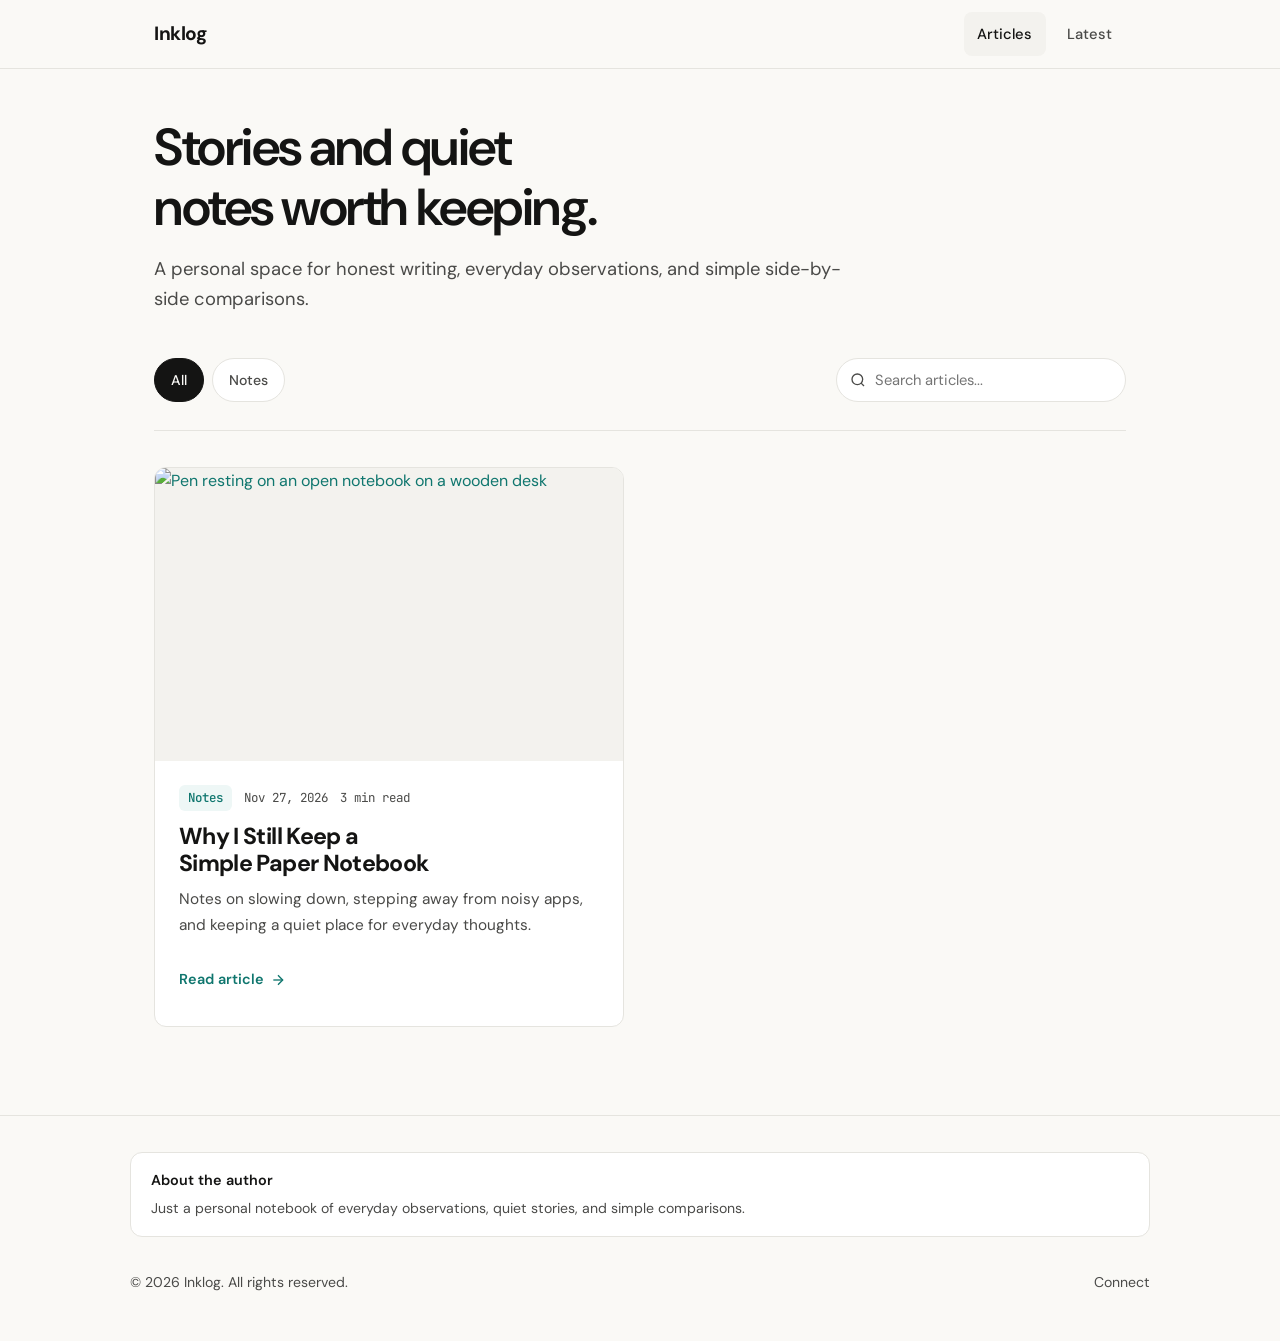
==== index.html @ 8107b15f "Add contact form with Cloudflare Worker send_email binding" ====
<!DOCTYPE html>
<html lang="en">
<head>
  <meta charset="UTF-8" />
  <meta name="viewport" content="width=device-width, initial-scale=1.0" />
  <title>Inklog | Personal Stories &amp; Notes</title>
  <meta name="description" content="A quiet personal blog for stories, everyday observations, and simple comparisons." />
  <meta property="og:type" content="website" />
  <meta property="og:site_name" content="Inklog" />
  <meta property="og:title" content="Inklog | Personal Stories &amp; Notes" />
  <meta property="og:description" content="A quiet personal blog for stories, everyday observations, and simple comparisons." />
  <meta property="og:url" content="https://inklog.pages.dev/" />
  <meta property="og:image" content="https://images.unsplash.com/photo-1455390582262-044cdead277a?auto=format&fit=crop&w=1400&q=80" />
  <meta name="twitter:card" content="summary_large_image" />
  <meta name="twitter:title" content="Inklog | Personal Stories &amp; Notes" />
  <meta name="twitter:description" content="A quiet personal blog for stories, everyday observations, and simple comparisons." />
  <meta name="twitter:image" content="https://images.unsplash.com/photo-1455390582262-044cdead277a?auto=format&fit=crop&w=1400&q=80" />
  <link rel="icon" type="image/svg+xml" href="/favicon.svg" />
  <link rel="preconnect" href="https://fonts.googleapis.com" />
  <link rel="preconnect" href="https://fonts.gstatic.com" crossorigin />
  <link href="https://fonts.googleapis.com/css2?family=DM+Sans:opsz,wght@9..40,400;9..40,500;9..40,600;9..40,700&family=JetBrains+Mono:wght@400;500&family=Source+Serif+4:ital,opsz,wght@0,8..60,400;0,8..60,600;1,8..60,400&display=swap" rel="stylesheet" />
  <link rel="stylesheet" href="/style.css" />
</head>
<body>
  <header class="site-header">
    <div class="header-inner">
      <a href="/" class="site-title">Inklog</a>
      <nav class="nav-links" aria-label="Primary">
        <a href="/" aria-current="page">Articles</a>
        <a href="/posts/keeping-a-simple-notebook.html">Latest</a>
      </nav>
    </div>
  </header>

  <main class="container">
    <section class="hero">
      <h1>Stories and quiet notes worth keeping.</h1>
      <p>A personal space for honest writing, everyday observations, and simple side-by-side comparisons.</p>
    </section>

    <div class="toolbar" role="region" aria-label="Filter and search articles">
      <div class="filter-group" id="filterGroup">
        <button class="filter-btn" type="button" data-filter="all" aria-pressed="true">All</button>
        <button class="filter-btn" type="button" data-filter="notes" aria-pressed="false">Notes</button>
      </div>
      <div class="search-wrap">
        <svg class="search-icon" viewBox="0 0 24 24" fill="none" stroke="currentColor" stroke-width="2" aria-hidden="true">
          <circle cx="11" cy="11" r="8"></circle>
          <path d="M21 21l-4.35-4.35"></path>
        </svg>
        <input type="search" id="searchInput" class="search-input" placeholder="Search articles..." aria-label="Search articles" />
      </div>
    </div>

    <section class="post-grid" id="postGrid">
      <article class="post-card" data-tag="notes" data-title="why i still keep a simple paper notebook" data-desc="notes on slowing down, stepping away from noisy apps, and keeping a quiet place for everyday thoughts">
        <a href="/posts/keeping-a-simple-notebook.html" class="post-card-media">
          <img src="https://images.unsplash.com/photo-1455390582262-044cdead277a?auto=format&fit=crop&w=1200&q=80" alt="Pen resting on an open notebook on a wooden desk" />
        </a>
        <div class="post-card-body">
          <div class="post-meta">
            <span class="tag-pill">Notes</span>
            <span>Nov 27, 2026</span>
            <span>3 min read</span>
          </div>
          <h2><a href="/posts/keeping-a-simple-notebook.html">Why I Still Keep a Simple Paper Notebook</a></h2>
          <p>Notes on slowing down, stepping away from noisy apps, and keeping a quiet place for everyday thoughts.</p>
          <a href="/posts/keeping-a-simple-notebook.html" class="read-link">
            Read article
            <svg width="16" height="16" viewBox="0 0 24 24" fill="none" stroke="currentColor" stroke-width="2" aria-hidden="true">
              <path d="M5 12h14"></path>
              <path d="M12 5l7 7-7 7"></path>
            </svg>
          </a>
        </div>
      </article>
    </section>

    <div class="empty-state" id="emptyState" role="status">
      No articles match your search. Clear the filter or try another keyword.
    </div>
  </main>

  <footer class="site-footer">
    <div class="footer-author">
      <div class="footer-author-title">About the author</div>
      <p>Just a personal notebook of everyday observations, quiet stories, and simple comparisons.</p>
    </div>
    <div class="footer-inner">
      <span>&copy; 2026 Inklog. All rights reserved.</span>
      <div class="footer-links">
        <a href="/contact">Connect</a>
      </div>
    </div>
  </footer>

  <script>
    const buttons = document.querySelectorAll('.filter-btn');
    const cards = document.querySelectorAll('.post-card');
    const searchInput = document.getElementById('searchInput');
    const emptyState = document.getElementById('emptyState');
    let activeFilter = 'all';

    function updateGrid() {
      const q = searchInput.value.trim().toLowerCase();
      let visible = 0;
      cards.forEach((card) => {
        const tag = card.dataset.tag;
        const text = (card.dataset.title + ' ' + card.dataset.desc).toLowerCase();
        const matchTag = activeFilter === 'all' || tag === activeFilter;
        const matchQuery = !q || text.includes(q);
        const show = matchTag && matchQuery;
        card.style.display = show ? 'flex' : 'none';
        if (show) visible++;
      });
      emptyState.classList.toggle('visible', visible === 0);
    }

    buttons.forEach((btn) => {
      btn.addEventListener('click', () => {
        activeFilter = btn.dataset.filter;
        buttons.forEach((b) => b.setAttribute('aria-pressed', b === btn ? 'true' : 'false'));
        updateGrid();
      });
    });

    searchInput.addEventListener('input', updateGrid);
  </script>
</body>
</html>
---- style.css ----
:root {
  --bg: #faf9f6;
  --surface: #ffffff;
  --surface-subtle: #f3f2ee;
  --ink: #141413;
  --muted: #4a4a48;
  --border: #e5e4df;
  --accent: #0f766e;
  --accent-hover: #0d625c;
  --accent-soft: #eef7f6;
  --max-prose: 68ch;
  --max-wide: 1020px;
  --radius: 12px;
  --transition: 180ms cubic-bezier(0.2, 0.8, 0.2, 1);
}

*,
*::before,
*::after {
  box-sizing: border-box;
}

html {
  font-size: 16px;
  scroll-behavior: smooth;
}

body {
  margin: 0;
  background: var(--bg);
  color: var(--ink);
  font-family: 'DM Sans', -apple-system, BlinkMacSystemFont, sans-serif;
  font-size: 1rem;
  line-height: 1.65;
  -webkit-font-smoothing: antialiased;
  overflow-x: hidden;
}

a {
  color: var(--accent);
  text-decoration: none;
  transition: color var(--transition);
}

a:hover {
  color: var(--accent-hover);
  text-decoration: underline;
}

:focus-visible {
  outline: 2px solid var(--accent);
  outline-offset: 3px;
  border-radius: 4px;
}

/* Reading progress bar */
.progress-bar {
  position: fixed;
  top: 0;
  left: 0;
  height: 3px;
  width: 0%;
  background: var(--accent);
  z-index: 50;
  transition: width 80ms linear;
}

/* Header */
.site-header {
  border-bottom: 1px solid var(--border);
  background: rgba(250, 249, 246, 0.92);
  backdrop-filter: blur(10px);
  position: sticky;
  top: 0;
  z-index: 20;
}

.header-inner {
  max-width: var(--max-wide);
  margin: 0 auto;
  padding: 0.75rem 1.5rem;
  display: flex;
  align-items: center;
  justify-content: space-between;
  gap: 1rem;
  flex-wrap: wrap;
}

.site-title {
  display: inline-flex;
  align-items: center;
  min-height: 44px;
  font-family: 'DM Sans', -apple-system, BlinkMacSystemFont, sans-serif;
  font-size: 1.2rem;
  font-weight: 700;
  letter-spacing: -0.02em;
  color: var(--ink);
}

.site-title:hover {
  color: var(--accent);
  text-decoration: none;
}

.nav-links {
  display: flex;
  align-items: center;
  gap: 0.5rem;
}

.nav-links a {
  color: var(--muted);
  font-size: 0.92rem;
  font-weight: 500;
  padding: 0.5rem 0.85rem;
  min-height: 44px;
  display: inline-flex;
  align-items: center;
  border-radius: 8px;
}

.nav-links a:hover,
.nav-links a[aria-current="page"] {
  color: var(--ink);
  background: var(--surface-subtle);
  text-decoration: none;
}

/* Layout */
.container {
  max-width: var(--max-wide);
  margin: 0 auto;
  padding: 3rem 1.5rem 5.5rem;
}

h1, h2, h3 {
  font-family: 'DM Sans', -apple-system, BlinkMacSystemFont, sans-serif;
  line-height: 1.16;
  letter-spacing: -0.028em;
  color: var(--ink);
  margin: 0;
  text-wrap: balance;
}

p {
  text-wrap: pretty;
}

/* Hero */
.hero {
  max-width: 64ch;
  margin-bottom: 2.75rem;
}

.hero h1 {
  font-size: clamp(2.25rem, 4.5vw, 3.25rem);
  font-weight: 600;
  margin-bottom: 1rem;
}

.hero p {
  font-size: 1.15rem;
  color: var(--muted);
  margin: 0;
}

/* Toolbar: Search + Topic Filters */
.toolbar {
  display: flex;
  align-items: center;
  justify-content: space-between;
  gap: 1rem;
  flex-wrap: wrap;
  padding-bottom: 1.75rem;
  margin-bottom: 2.25rem;
  border-bottom: 1px solid var(--border);
}

.filter-group {
  display: flex;
  gap: 0.5rem;
  flex-wrap: wrap;
}

.filter-btn {
  appearance: none;
  border: 1px solid var(--border);
  background: var(--surface);
  color: var(--muted);
  font-family: inherit;
  font-size: 0.88rem;
  font-weight: 500;
  padding: 0.5rem 1rem;
  min-height: 44px;
  border-radius: 999px;
  cursor: pointer;
  transition: all var(--transition);
}

.filter-btn:hover {
  border-color: var(--ink);
  color: var(--ink);
}

.filter-btn[aria-pressed="true"] {
  background: var(--ink);
  color: var(--bg);
  border-color: var(--ink);
}

.search-wrap {
  position: relative;
  min-width: 240px;
  flex: 0 1 290px;
}

.search-icon {
  position: absolute;
  left: 0.85rem;
  top: 50%;
  transform: translateY(-50%);
  width: 16px;
  height: 16px;
  color: var(--muted);
  pointer-events: none;
}

.search-input {
  width: 100%;
  min-height: 44px;
  padding: 0.55rem 0.9rem 0.55rem 2.4rem;
  border: 1px solid var(--border);
  border-radius: 999px;
  background: var(--surface);
  color: var(--ink);
  font-family: inherit;
  font-size: 0.92rem;
  transition: border-color var(--transition);
}

.search-input:focus {
  border-color: var(--accent);
  outline: none;
}

/* Featured & Post Grid */
.post-grid {
  display: grid;
  grid-template-columns: repeat(auto-fill, minmax(310px, 1fr));
  gap: 2rem;
}

.post-card {
  background: var(--surface);
  border: 1px solid var(--border);
  border-radius: var(--radius);
  overflow: hidden;
  display: flex;
  flex-direction: column;
  transition: transform var(--transition), box-shadow var(--transition);
}

.post-card:hover {
  transform: translateY(-3px);
  box-shadow: 0 14px 30px rgba(20, 20, 19, 0.06);
}

.post-card-media {
  display: block;
  overflow: hidden;
  aspect-ratio: 16 / 10;
  background: var(--surface-subtle);
}

.post-card-media img {
  width: 100%;
  height: 100%;
  object-fit: cover;
  display: block;
  transition: transform 300ms ease;
}

.post-card:hover .post-card-media img {
  transform: scale(1.02);
}

.post-card-body {
  padding: 1.5rem;
  display: flex;
  flex-direction: column;
  flex: 1;
}

.post-meta {
  font-family: 'JetBrains Mono', monospace;
  font-size: 0.78rem;
  color: var(--muted);
  display: flex;
  align-items: center;
  gap: 0.75rem;
  flex-wrap: wrap;
  margin-bottom: 0.75rem;
}

.tag-pill {
  background: var(--accent-soft);
  color: var(--accent);
  padding: 0.18rem 0.55rem;
  border-radius: 6px;
  font-weight: 500;
}

.post-card h2 {
  font-size: 1.45rem;
  margin-bottom: 0.65rem;
}

.post-card h2 a {
  color: var(--ink);
}

.post-card h2 a:hover {
  color: var(--accent);
  text-decoration: none;
}

.post-card p {
  color: var(--muted);
  font-size: 0.96rem;
  margin: 0 0 1.25rem;
  flex: 1;
}

.read-link {
  display: inline-flex;
  align-items: center;
  gap: 0.4rem;
  font-size: 0.9rem;
  font-weight: 600;
  color: var(--accent);
  min-height: 44px;
}

.empty-state {
  display: none;
  padding: 3rem 1.5rem;
  text-align: center;
  background: var(--surface);
  border: 1px solid var(--border);
  border-radius: var(--radius);
  color: var(--muted);
}

.empty-state.visible {
  display: block;
}

/* Article Page */
.article-header {
  max-width: var(--max-prose);
  margin: 0 auto 2.25rem;
}

.article-header h1 {
  font-size: clamp(2.1rem, 4.2vw, 3rem);
  font-weight: 600;
  margin-bottom: 0.9rem;
}

.article-subtitle {
  font-size: 1.2rem;
  color: var(--muted);
  margin: 0 0 1.5rem;
  line-height: 1.55;
}

.author-row {
  display: flex;
  align-items: center;
  justify-content: space-between;
  gap: 1rem;
  flex-wrap: wrap;
  padding-top: 1.25rem;
  border-top: 1px solid var(--border);
}

.author-info {
  display: flex;
  align-items: center;
  gap: 0.75rem;
}

.author-avatar {
  width: 40px;
  height: 40px;
  border-radius: 50%;
  background: var(--ink);
  color: var(--bg);
  display: grid;
  place-items: center;
  font-family: 'Newsreader', Georgia, serif;
  font-weight: 600;
  font-size: 1.05rem;
}

.author-name {
  font-weight: 600;
  font-size: 0.95rem;
  line-height: 1.2;
}

.author-sub {
  font-family: 'JetBrains Mono', monospace;
  font-size: 0.78rem;
  color: var(--muted);
}

.article-hero-img {
  max-width: var(--max-wide);
  margin: 0 auto 2.75rem;
}

.article-hero-img img {
  width: 100%;
  max-height: 480px;
  object-fit: cover;
  border-radius: var(--radius);
  border: 1px solid var(--border);
  display: block;
}

.caption {
  font-size: 0.84rem;
  color: var(--muted);
  margin-top: 0.6rem;
  text-align: center;
}

.prose {
  max-width: var(--max-prose);
  margin: 0 auto;
  font-family: 'Charter', 'Source Serif 4', Georgia, Cambria, 'Times New Roman', serif;
  font-size: 1.22rem;
  line-height: 1.62;
  letter-spacing: -0.003em;
}

.prose h2 {
  font-size: 1.75rem;
  margin: 2.75rem 0 0.9rem;
}

.prose h3 {
  font-size: 1.3rem;
  margin: 2rem 0 0.65rem;
}

.prose p {
  margin: 0 0 1.4rem;
}

.prose ul,
.prose ol {
  margin: 0 0 1.5rem;
  padding-left: 1.35rem;
}

.prose li {
  margin-bottom: 0.55rem;
}

.pull-quote {
  margin: 2.25rem 0;
  padding: 1.5rem 1.75rem;
  background: var(--surface-subtle);
  border: 1px solid var(--border);
  border-radius: var(--radius);
  font-family: 'Charter', 'Source Serif 4', Georgia, serif;
  font-style: italic;
  font-size: 1.32rem;
  line-height: 1.48;
  color: var(--ink);
}

.wide-block {
  max-width: var(--max-wide);
  margin: 2.5rem auto;
}

.table-wrap {
  background: var(--surface);
  border: 1px solid var(--border);
  border-radius: var(--radius);
  overflow-x: auto;
}

table {
  width: 100%;
  border-collapse: collapse;
  font-size: 0.95rem;
  text-align: left;
}

th, td {
  padding: 1rem 1.15rem;
  border-bottom: 1px solid var(--border);
  vertical-align: top;
}

th {
  background: var(--surface-subtle);
  font-weight: 600;
  color: var(--ink);
  font-size: 0.82rem;
  text-transform: uppercase;
  letter-spacing: 0.04em;
}

tr:last-child td {
  border-bottom: none;
}

.inline-figure {
  margin: 2.25rem 0;
}

.inline-figure img {
  width: 100%;
  border-radius: var(--radius);
  border: 1px solid var(--border);
  display: block;
}

/* Share Bar */
.share-bar {
  max-width: var(--max-prose);
  margin: 3rem auto 0;
  padding: 1.5rem 0;
  border-top: 1px solid var(--border);
  border-bottom: 1px solid var(--border);
  display: flex;
  align-items: center;
  justify-content: space-between;
  gap: 1rem;
  flex-wrap: wrap;
}

.share-label {
  font-weight: 600;
  font-size: 0.95rem;
}

.share-actions {
  display: flex;
  gap: 0.6rem;
  flex-wrap: wrap;
}

.share-btn {
  display: inline-flex;
  align-items: center;
  gap: 0.45rem;
  min-height: 44px;
  padding: 0.5rem 0.95rem;
  border: 1px solid var(--border);
  border-radius: 8px;
  background: var(--surface);
  color: var(--ink);
  font-family: inherit;
  font-size: 0.86rem;
  font-weight: 500;
  cursor: pointer;
  transition: border-color var(--transition), background var(--transition);
}

.share-btn:hover {
  border-color: var(--ink);
  background: var(--surface-subtle);
  text-decoration: none;
}

.share-btn svg {
  width: 16px;
  height: 16px;
}

/* Footer */
.site-footer {
  border-top: 1px solid var(--border);
  padding: 2.25rem 1.5rem;
  color: var(--muted);
  font-size: 0.88rem;
}

.footer-author {
  max-width: var(--max-wide);
  margin: 0 auto 1.5rem;
  padding: 1rem 1.25rem;
  background: var(--surface);
  border: 1px solid var(--border);
  border-radius: var(--radius);
}

.footer-author-title {
  font-weight: 600;
  font-size: 0.9rem;
  color: var(--ink);
  margin-bottom: 0.25rem;
}

.footer-author p {
  margin: 0;
  color: var(--muted);
  font-size: 0.88rem;
}

.footer-inner {
  max-width: var(--max-wide);
  margin: 0 auto;
  display: flex;
  align-items: center;
  justify-content: space-between;
  gap: 1rem;
  flex-wrap: wrap;
}

.footer-links {
  display: flex;
  gap: 1.25rem;
}

.footer-links a {
  color: var(--muted);
  min-height: 44px;
  display: inline-flex;
  align-items: center;
}

.footer-links a:hover {
  color: var(--ink);
}

/* Contact Page */
.contact-wrap {
  max-width: 540px;
  margin: 0 auto;
}

.contact-wrap h1 {
  font-size: clamp(2rem, 4vw, 2.6rem);
  font-weight: 600;
  margin-bottom: 0.75rem;
}

.contact-intro {
  color: var(--muted);
  font-size: 1.05rem;
  margin: 0 0 2rem;
}

.contact-form {
  display: flex;
  flex-direction: column;
  gap: 1.25rem;
}

.hp-field {
  position: absolute;
  left: -9999px;
  width: 1px;
  height: 1px;
  overflow: hidden;
}

.field {
  display: flex;
  flex-direction: column;
  gap: 0.4rem;
}

.field label {
  font-size: 0.9rem;
  font-weight: 600;
  color: var(--ink);
}

.field input,
.field textarea {
  width: 100%;
  padding: 0.75rem 0.95rem;
  border: 1px solid var(--border);
  border-radius: 10px;
  background: var(--surface);
  color: var(--ink);
  font-family: inherit;
  font-size: 1rem;
  line-height: 1.5;
  transition: border-color var(--transition);
}

.field input {
  min-height: 46px;
}

.field textarea {
  resize: vertical;
  min-height: 140px;
}

.field input:focus,
.field textarea:focus {
  border-color: var(--accent);
  outline: none;
}

.submit-btn {
  align-self: flex-start;
  min-height: 46px;
  padding: 0.7rem 1.4rem;
  border: none;
  border-radius: 999px;
  background: var(--ink);
  color: var(--bg);
  font-family: inherit;
  font-size: 0.95rem;
  font-weight: 600;
  cursor: pointer;
  transition: background var(--transition), opacity var(--transition);
}

.submit-btn:hover {
  background: var(--accent);
}

.submit-btn:disabled {
  opacity: 0.6;
  cursor: not-allowed;
}

.form-status {
  margin: 0;
  font-size: 0.92rem;
  min-height: 1.4em;
}

.form-status.is-success {
  color: var(--accent);
  font-weight: 500;
}

.form-status.is-error {
  color: #b91c1c;
  font-weight: 500;
}
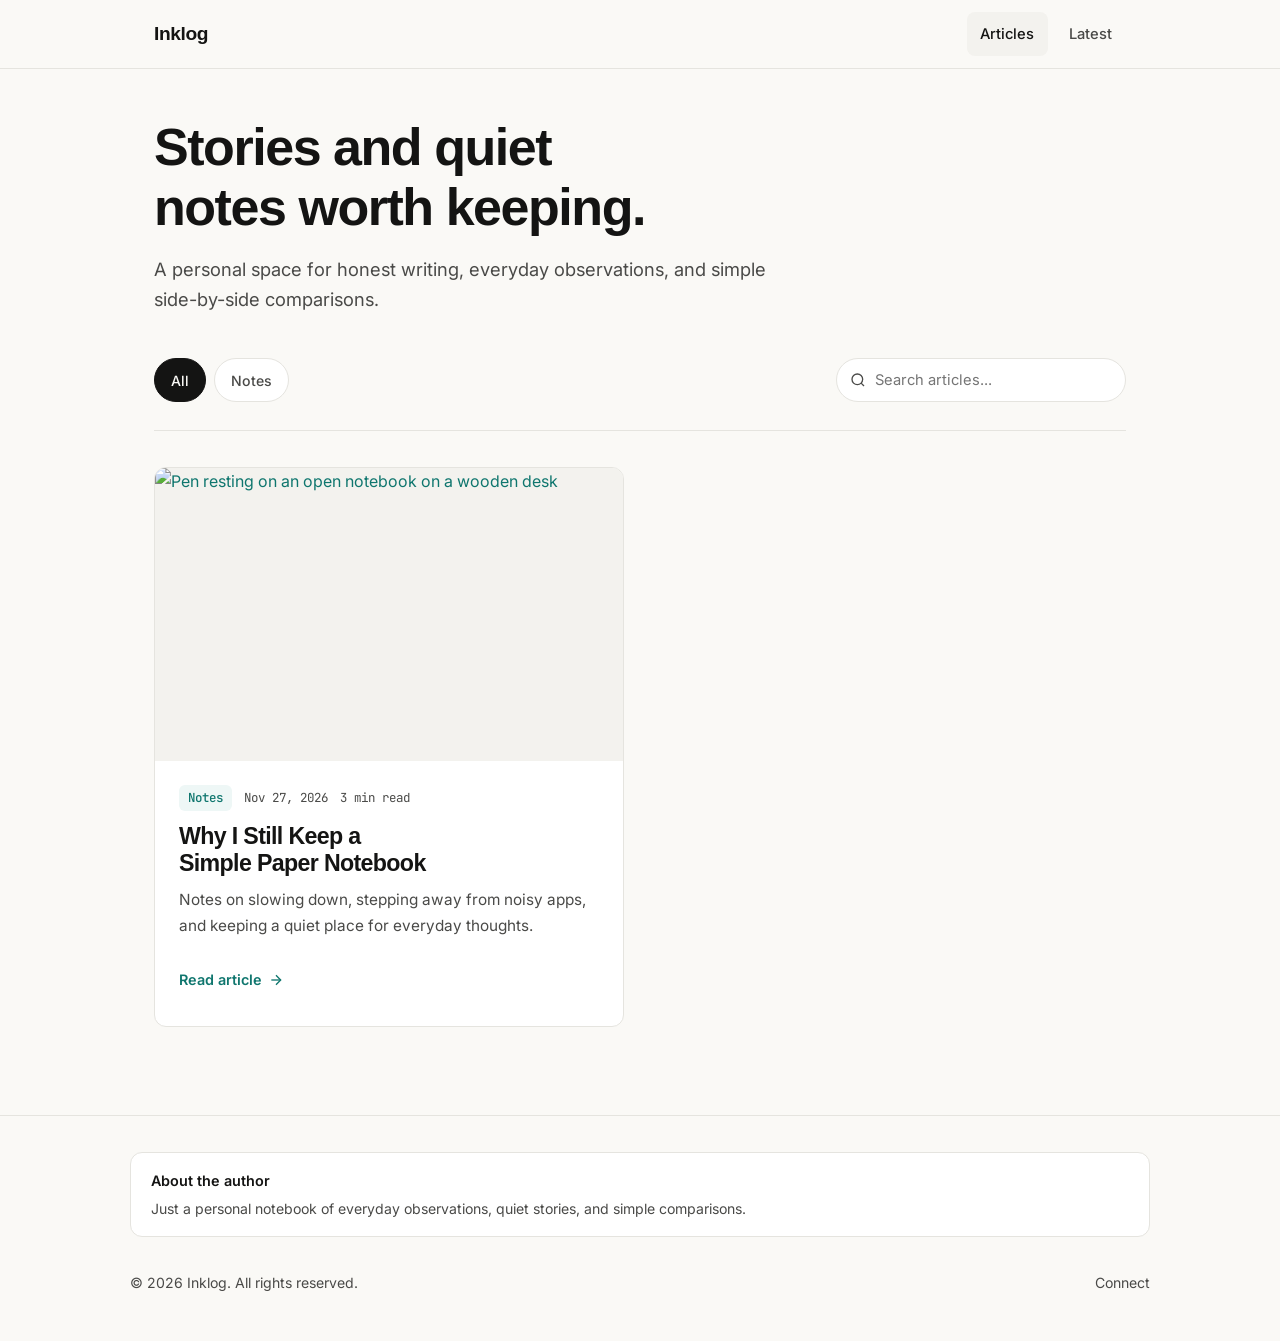
==== commit 9b02c7a3: "Use Satoshi (headings) + Inter (body) matching thepinboard.co.uk" ====
--- a/index.html
+++ b/index.html
@@ -18,7 +18,9 @@
   <link rel="icon" type="image/svg+xml" href="/favicon.svg" />
   <link rel="preconnect" href="https://fonts.googleapis.com" />
   <link rel="preconnect" href="https://fonts.gstatic.com" crossorigin />
-  <link href="https://fonts.googleapis.com/css2?family=DM+Sans:opsz,wght@9..40,400;9..40,500;9..40,600;9..40,700&family=JetBrains+Mono:wght@400;500&family=Source+Serif+4:ital,opsz,wght@0,8..60,400;0,8..60,600;1,8..60,400&display=swap" rel="stylesheet" />
+  <link rel="preconnect" href="https://api.fontshare.com" crossorigin />
+  <link href="https://api.fontshare.com/v2/css?f[]=satoshi@500,700&display=swap" rel="stylesheet" />
+  <link href="https://fonts.googleapis.com/css2?family=Inter:wght@400;500;600;700&family=JetBrains+Mono:wght@400;500&display=swap" rel="stylesheet" />
   <link rel="stylesheet" href="/style.css" />
 </head>
 <body>
--- a/style.css
+++ b/style.css
@@ -29,7 +29,7 @@
   margin: 0;
   background: var(--bg);
   color: var(--ink);
-  font-family: 'DM Sans', -apple-system, BlinkMacSystemFont, sans-serif;
+  font-family: 'Inter', -apple-system, BlinkMacSystemFont, sans-serif;
   font-size: 1rem;
   line-height: 1.65;
   -webkit-font-smoothing: antialiased;
@@ -90,7 +90,7 @@
   display: inline-flex;
   align-items: center;
   min-height: 44px;
-  font-family: 'DM Sans', -apple-system, BlinkMacSystemFont, sans-serif;
+  font-family: 'Satoshi', -apple-system, BlinkMacSystemFont, sans-serif;
   font-size: 1.2rem;
   font-weight: 700;
   letter-spacing: -0.02em;
@@ -134,7 +134,7 @@
 }
 
 h1, h2, h3 {
-  font-family: 'DM Sans', -apple-system, BlinkMacSystemFont, sans-serif;
+  font-family: 'Satoshi', -apple-system, BlinkMacSystemFont, sans-serif;
   line-height: 1.16;
   letter-spacing: -0.028em;
   color: var(--ink);
@@ -439,10 +439,10 @@
 .prose {
   max-width: var(--max-prose);
   margin: 0 auto;
-  font-family: 'Charter', 'Source Serif 4', Georgia, Cambria, 'Times New Roman', serif;
-  font-size: 1.22rem;
-  line-height: 1.62;
-  letter-spacing: -0.003em;
+  font-family: 'Inter', -apple-system, BlinkMacSystemFont, sans-serif;
+  font-size: 1.12rem;
+  line-height: 1.68;
+  letter-spacing: -0.006em;
 }
 
 .prose h2 {
@@ -475,7 +475,7 @@
   background: var(--surface-subtle);
   border: 1px solid var(--border);
   border-radius: var(--radius);
-  font-family: 'Charter', 'Source Serif 4', Georgia, serif;
+  font-family: 'Satoshi', -apple-system, BlinkMacSystemFont, sans-serif;
   font-style: italic;
   font-size: 1.32rem;
   line-height: 1.48;
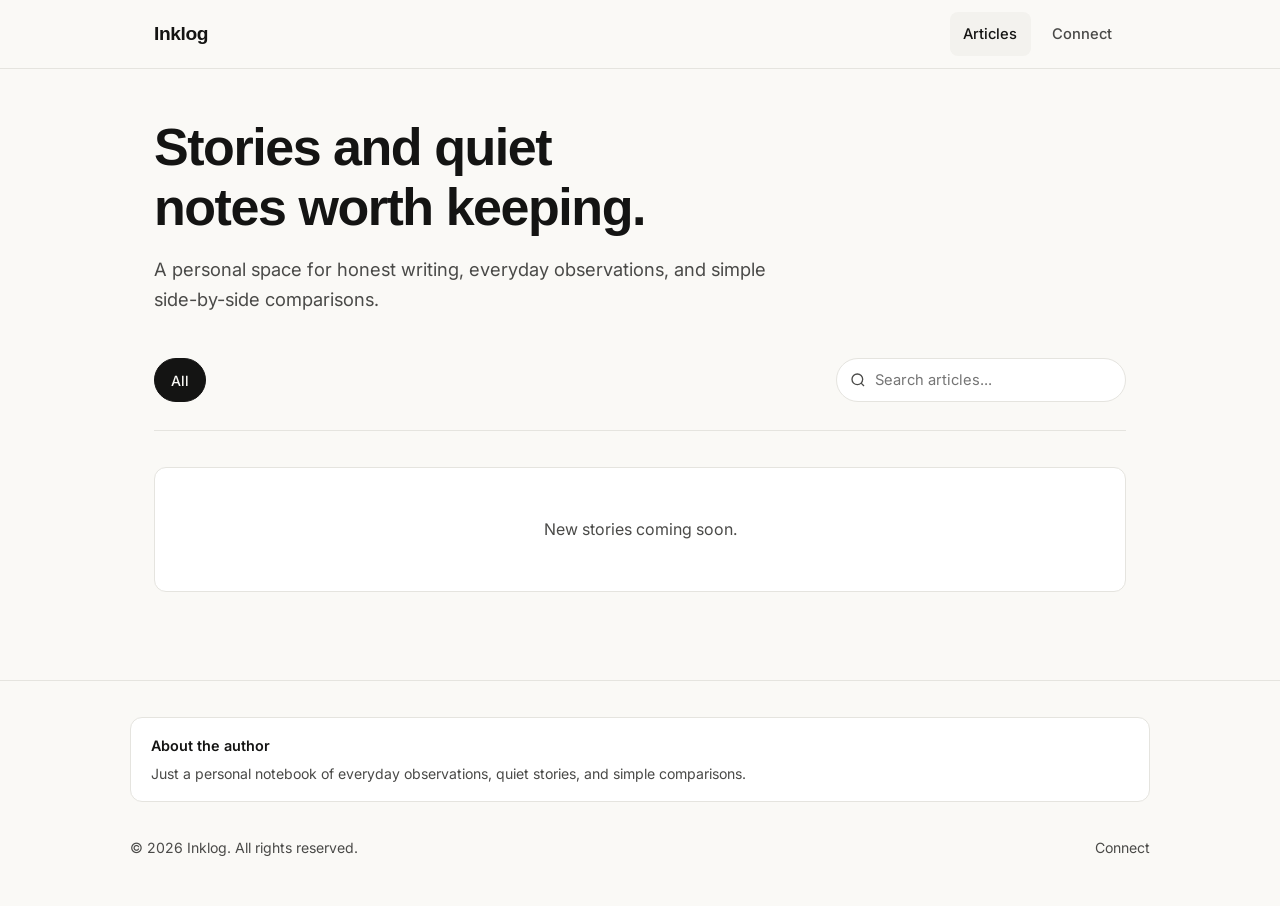
==== commit 93efd4de: "Remove starter article so blog is ready for first story" ====
--- a/index.html
+++ b/index.html
@@ -29,7 +29,7 @@
       <a href="/" class="site-title">Inklog</a>
       <nav class="nav-links" aria-label="Primary">
         <a href="/" aria-current="page">Articles</a>
-        <a href="/posts/keeping-a-simple-notebook.html">Latest</a>
+        <a href="/contact">Connect</a>
       </nav>
     </div>
   </header>
@@ -43,7 +43,6 @@
     <div class="toolbar" role="region" aria-label="Filter and search articles">
       <div class="filter-group" id="filterGroup">
         <button class="filter-btn" type="button" data-filter="all" aria-pressed="true">All</button>
-        <button class="filter-btn" type="button" data-filter="notes" aria-pressed="false">Notes</button>
       </div>
       <div class="search-wrap">
         <svg class="search-icon" viewBox="0 0 24 24" fill="none" stroke="currentColor" stroke-width="2" aria-hidden="true">
@@ -54,32 +53,10 @@
       </div>
     </div>
 
-    <section class="post-grid" id="postGrid">
-      <article class="post-card" data-tag="notes" data-title="why i still keep a simple paper notebook" data-desc="notes on slowing down, stepping away from noisy apps, and keeping a quiet place for everyday thoughts">
-        <a href="/posts/keeping-a-simple-notebook.html" class="post-card-media">
-          <img src="https://images.unsplash.com/photo-1455390582262-044cdead277a?auto=format&fit=crop&w=1200&q=80" alt="Pen resting on an open notebook on a wooden desk" />
-        </a>
-        <div class="post-card-body">
-          <div class="post-meta">
-            <span class="tag-pill">Notes</span>
-            <span>Nov 27, 2026</span>
-            <span>3 min read</span>
-          </div>
-          <h2><a href="/posts/keeping-a-simple-notebook.html">Why I Still Keep a Simple Paper Notebook</a></h2>
-          <p>Notes on slowing down, stepping away from noisy apps, and keeping a quiet place for everyday thoughts.</p>
-          <a href="/posts/keeping-a-simple-notebook.html" class="read-link">
-            Read article
-            <svg width="16" height="16" viewBox="0 0 24 24" fill="none" stroke="currentColor" stroke-width="2" aria-hidden="true">
-              <path d="M5 12h14"></path>
-              <path d="M12 5l7 7-7 7"></path>
-            </svg>
-          </a>
-        </div>
-      </article>
-    </section>
+    <section class="post-grid" id="postGrid"></section>
 
-    <div class="empty-state" id="emptyState" role="status">
-      No articles match your search. Clear the filter or try another keyword.
+    <div class="empty-state visible" id="emptyState" role="status">
+      New stories coming soon.
     </div>
   </main>
 
--- a/style.css
+++ b/style.css
@@ -492,6 +492,14 @@
   border: 1px solid var(--border);
   border-radius: var(--radius);
   overflow-x: auto;
+  -webkit-overflow-scrolling: touch;
+}
+
+@media (max-width: 640px) {
+  th, td {
+    padding: 0.75rem 0.85rem;
+    font-size: 0.88rem;
+  }
 }
 
 table {
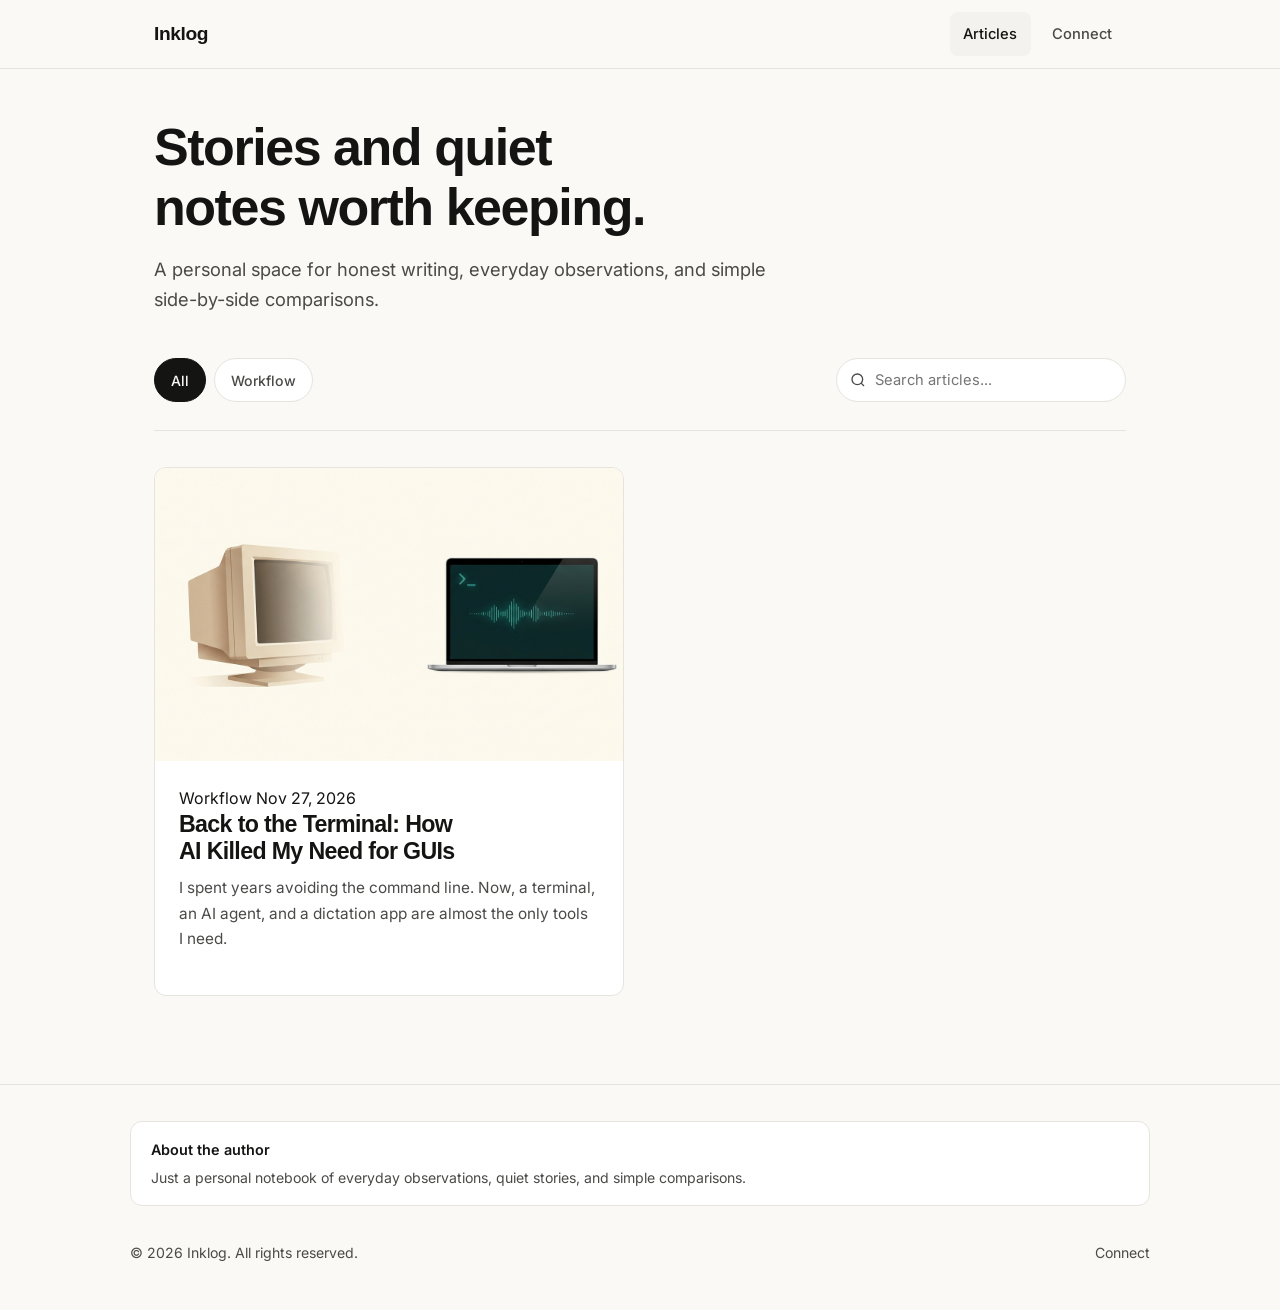
==== commit fb0d3e9c: "Publish: Back to the Terminal" ====
--- a/index.html
+++ b/index.html
@@ -43,6 +43,7 @@
     <div class="toolbar" role="region" aria-label="Filter and search articles">
       <div class="filter-group" id="filterGroup">
         <button class="filter-btn" type="button" data-filter="all" aria-pressed="true">All</button>
+        <button class="filter-btn" type="button" data-filter="workflow" aria-pressed="false">Workflow</button>
       </div>
       <div class="search-wrap">
         <svg class="search-icon" viewBox="0 0 24 24" fill="none" stroke="currentColor" stroke-width="2" aria-hidden="true">
@@ -53,10 +54,24 @@
       </div>
     </div>
 
-    <section class="post-grid" id="postGrid"></section>
+    <section class="post-grid" id="postGrid">
+      <article class="post-card" data-tag="workflow" data-title="back to the terminal: how ai killed my need for guis" data-desc="from avoiding the command line on windows to running almost everything through a terminal, an ai agent, and voice commands on a mac.">
+        <a href="/posts/back-to-the-terminal.html" class="post-card-media">
+          <img src="/images/back-to-the-terminal/hero.jpg" alt="A vintage CRT monitor fading into a modern laptop with a glowing teal terminal prompt and voice soundwave" loading="lazy" />
+        </a>
+        <div class="post-card-body">
+          <div class="post-card-meta">
+            <span class="tag">Workflow</span>
+            <time datetime="2026-11-27">Nov 27, 2026</time>
+          </div>
+          <h2><a href="/posts/back-to-the-terminal.html">Back to the Terminal: How AI Killed My Need for GUIs</a></h2>
+          <p>I spent years avoiding the command line. Now, a terminal, an AI agent, and a dictation app are almost the only tools I need.</p>
+        </div>
+      </article>
+    </section>
 
-    <div class="empty-state visible" id="emptyState" role="status">
-      New stories coming soon.
+    <div class="empty-state" id="emptyState" role="status">
+      No matching articles found.
     </div>
   </main>
 
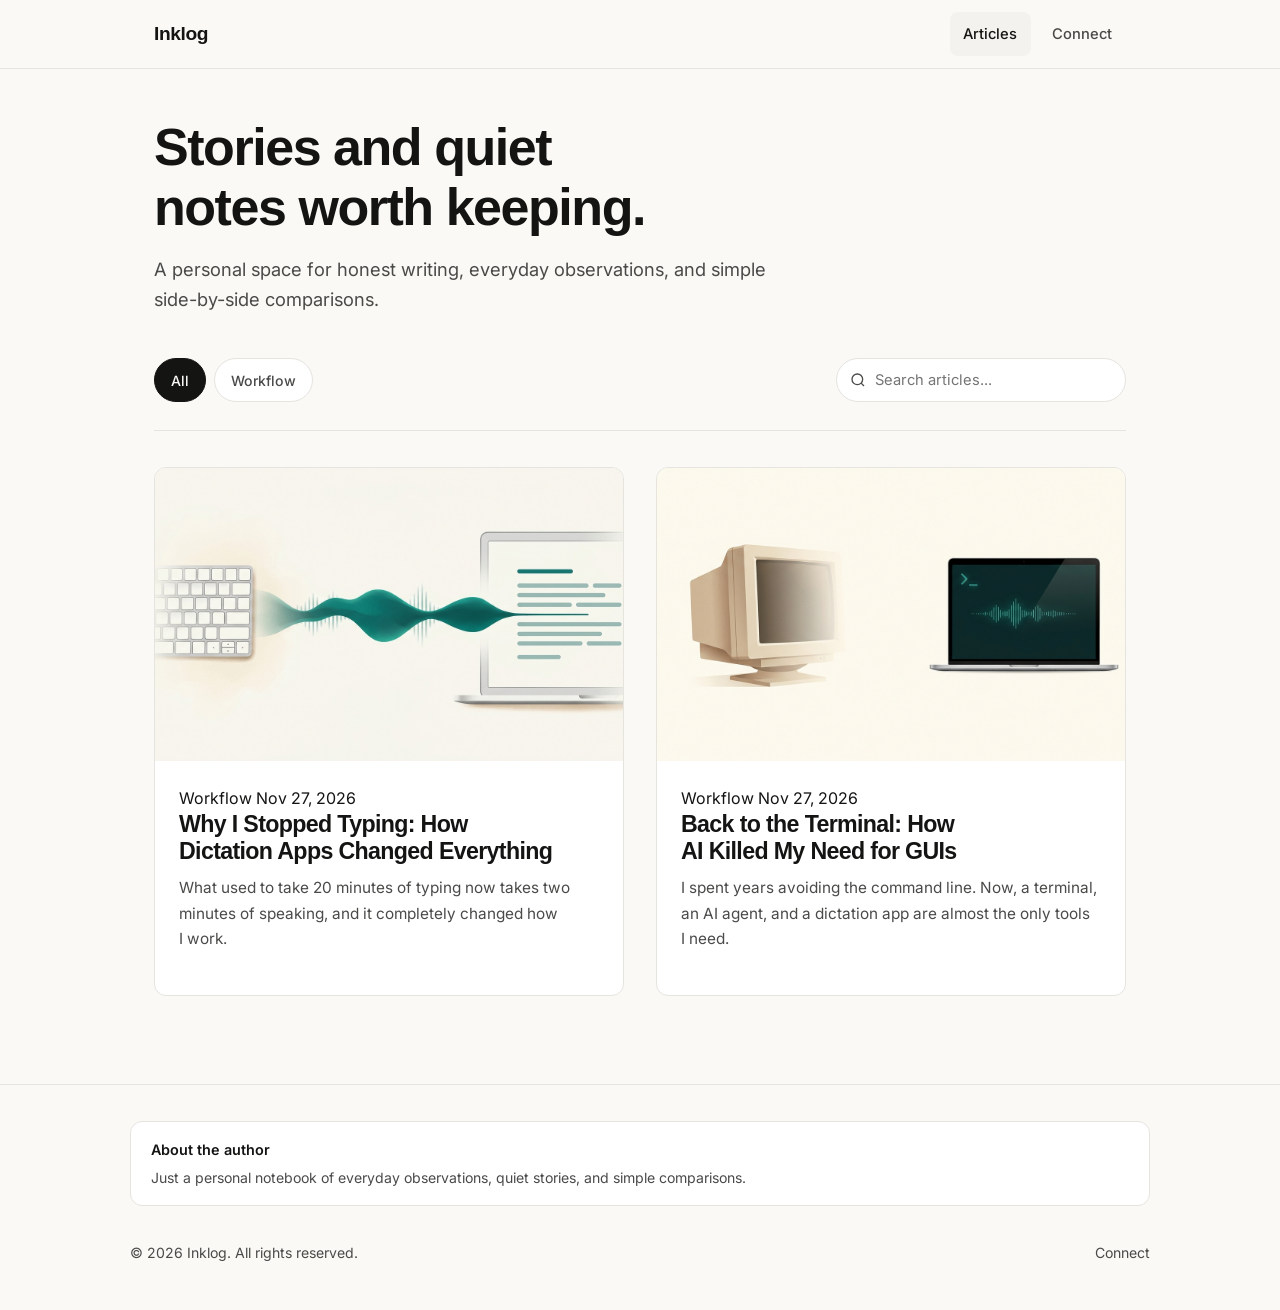
==== commit 1256f969: "Publish: Why I Stopped Typing" ====
--- a/index.html
+++ b/index.html
@@ -55,6 +55,19 @@
     </div>
 
     <section class="post-grid" id="postGrid">
+      <article class="post-card" data-tag="workflow" data-title="why i stopped typing: how dictation apps changed everything" data-desc="from windsurf's built-in mic to kivi by sarvam and wispr flow: how voice dictation replaced typing and turned 20-minute tasks into 2-minute habits.">
+        <a href="/posts/why-i-stopped-typing.html" class="post-card-media">
+          <img src="/images/why-i-stopped-typing/hero.jpg" alt="A modern Mac keyboard fading softly on the left into a glowing teal voice soundwave and clean text lines on the right" loading="lazy" />
+        </a>
+        <div class="post-card-body">
+          <div class="post-card-meta">
+            <span class="tag">Workflow</span>
+            <time datetime="2026-11-27">Nov 27, 2026</time>
+          </div>
+          <h2><a href="/posts/why-i-stopped-typing.html">Why I Stopped Typing: How Dictation Apps Changed Everything</a></h2>
+          <p>What used to take 20 minutes of typing now takes two minutes of speaking, and it completely changed how I work.</p>
+        </div>
+      </article>
       <article class="post-card" data-tag="workflow" data-title="back to the terminal: how ai killed my need for guis" data-desc="from avoiding the command line on windows to running almost everything through a terminal, an ai agent, and voice commands on a mac.">
         <a href="/posts/back-to-the-terminal.html" class="post-card-media">
           <img src="/images/back-to-the-terminal/hero.jpg" alt="A vintage CRT monitor fading into a modern laptop with a glowing teal terminal prompt and voice soundwave" loading="lazy" />
--- a/style.css
+++ b/style.css
@@ -367,6 +367,22 @@
   margin-bottom: 0.9rem;
 }
 
+.article-meta {
+  display: flex;
+  align-items: center;
+  flex-wrap: wrap;
+  gap: 0.6rem;
+  margin-bottom: 1rem;
+  font-family: 'JetBrains Mono', monospace;
+  font-size: 0.8rem;
+  color: var(--muted);
+}
+
+.article-meta .meta-sep {
+  color: var(--border);
+  user-select: none;
+}
+
 .article-subtitle {
   font-size: 1.2rem;
   color: var(--muted);
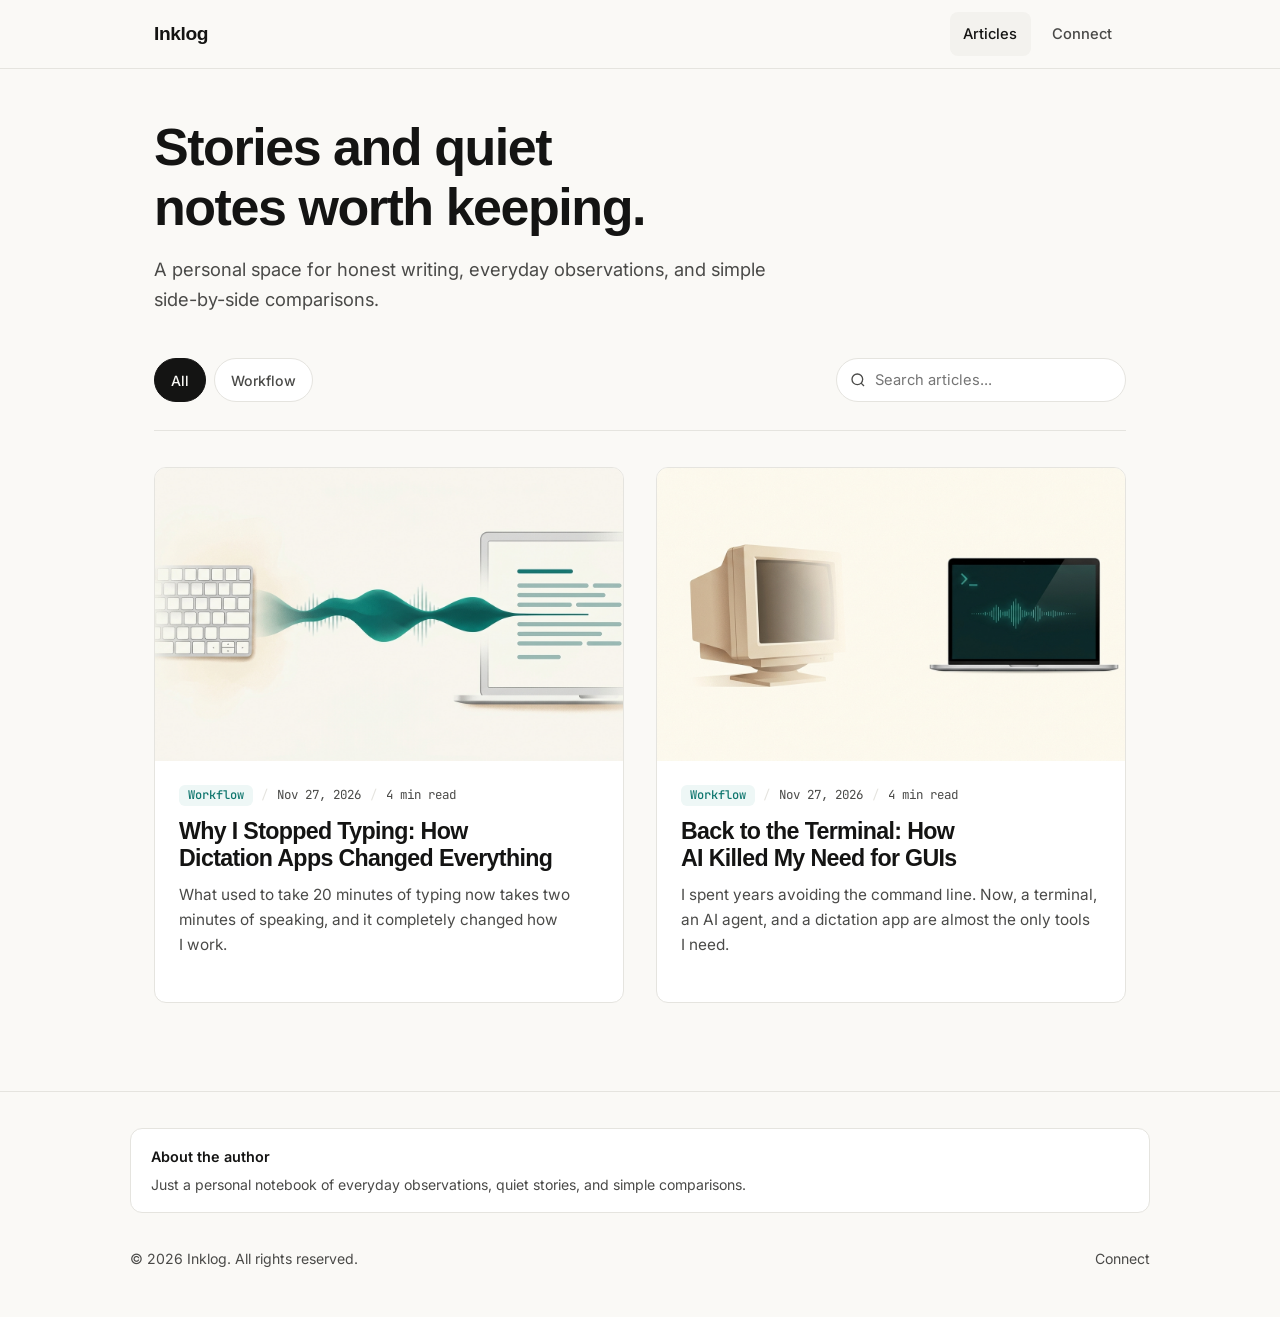
==== commit 5fb2739e: "Fix: clean card/article metadata, tag pills, and SEO keywords" ====
--- a/index.html
+++ b/index.html
@@ -5,6 +5,7 @@
   <meta name="viewport" content="width=device-width, initial-scale=1.0" />
   <title>Inklog | Personal Stories &amp; Notes</title>
   <meta name="description" content="A quiet personal blog for stories, everyday observations, and simple comparisons." />
+  <meta name="keywords" content="Inklog, personal blog, AI workflow, terminal, CLI, MCP, voice dictation, Kivi by Sarvam, Wispr Flow, developer productivity" />
   <meta property="og:type" content="website" />
   <meta property="og:site_name" content="Inklog" />
   <meta property="og:title" content="Inklog | Personal Stories &amp; Notes" />
@@ -62,7 +63,10 @@
         <div class="post-card-body">
           <div class="post-card-meta">
             <span class="tag">Workflow</span>
+            <span class="meta-sep" aria-hidden="true">/</span>
             <time datetime="2026-11-27">Nov 27, 2026</time>
+            <span class="meta-sep" aria-hidden="true">/</span>
+            <span>4 min read</span>
           </div>
           <h2><a href="/posts/why-i-stopped-typing.html">Why I Stopped Typing: How Dictation Apps Changed Everything</a></h2>
           <p>What used to take 20 minutes of typing now takes two minutes of speaking, and it completely changed how I work.</p>
@@ -75,7 +79,10 @@
         <div class="post-card-body">
           <div class="post-card-meta">
             <span class="tag">Workflow</span>
+            <span class="meta-sep" aria-hidden="true">/</span>
             <time datetime="2026-11-27">Nov 27, 2026</time>
+            <span class="meta-sep" aria-hidden="true">/</span>
+            <span>4 min read</span>
           </div>
           <h2><a href="/posts/back-to-the-terminal.html">Back to the Terminal: How AI Killed My Need for GUIs</a></h2>
           <p>I spent years avoiding the command line. Now, a terminal, an AI agent, and a dictation app are almost the only tools I need.</p>
--- a/style.css
+++ b/style.css
@@ -291,23 +291,32 @@
   flex: 1;
 }
 
-.post-meta {
+.post-meta,
+.post-card-meta {
   font-family: 'JetBrains Mono', monospace;
   font-size: 0.78rem;
   color: var(--muted);
   display: flex;
   align-items: center;
-  gap: 0.75rem;
+  gap: 0.55rem;
   flex-wrap: wrap;
   margin-bottom: 0.75rem;
-}
-
-.tag-pill {
+  line-height: 1.2;
+}
+
+.tag-pill,
+.tag {
   background: var(--accent-soft);
   color: var(--accent);
-  padding: 0.18rem 0.55rem;
+  padding: 0.2rem 0.55rem;
   border-radius: 6px;
   font-weight: 500;
+  font-size: 0.75rem;
+}
+
+.meta-sep {
+  color: var(--border);
+  user-select: none;
 }
 
 .post-card h2 {
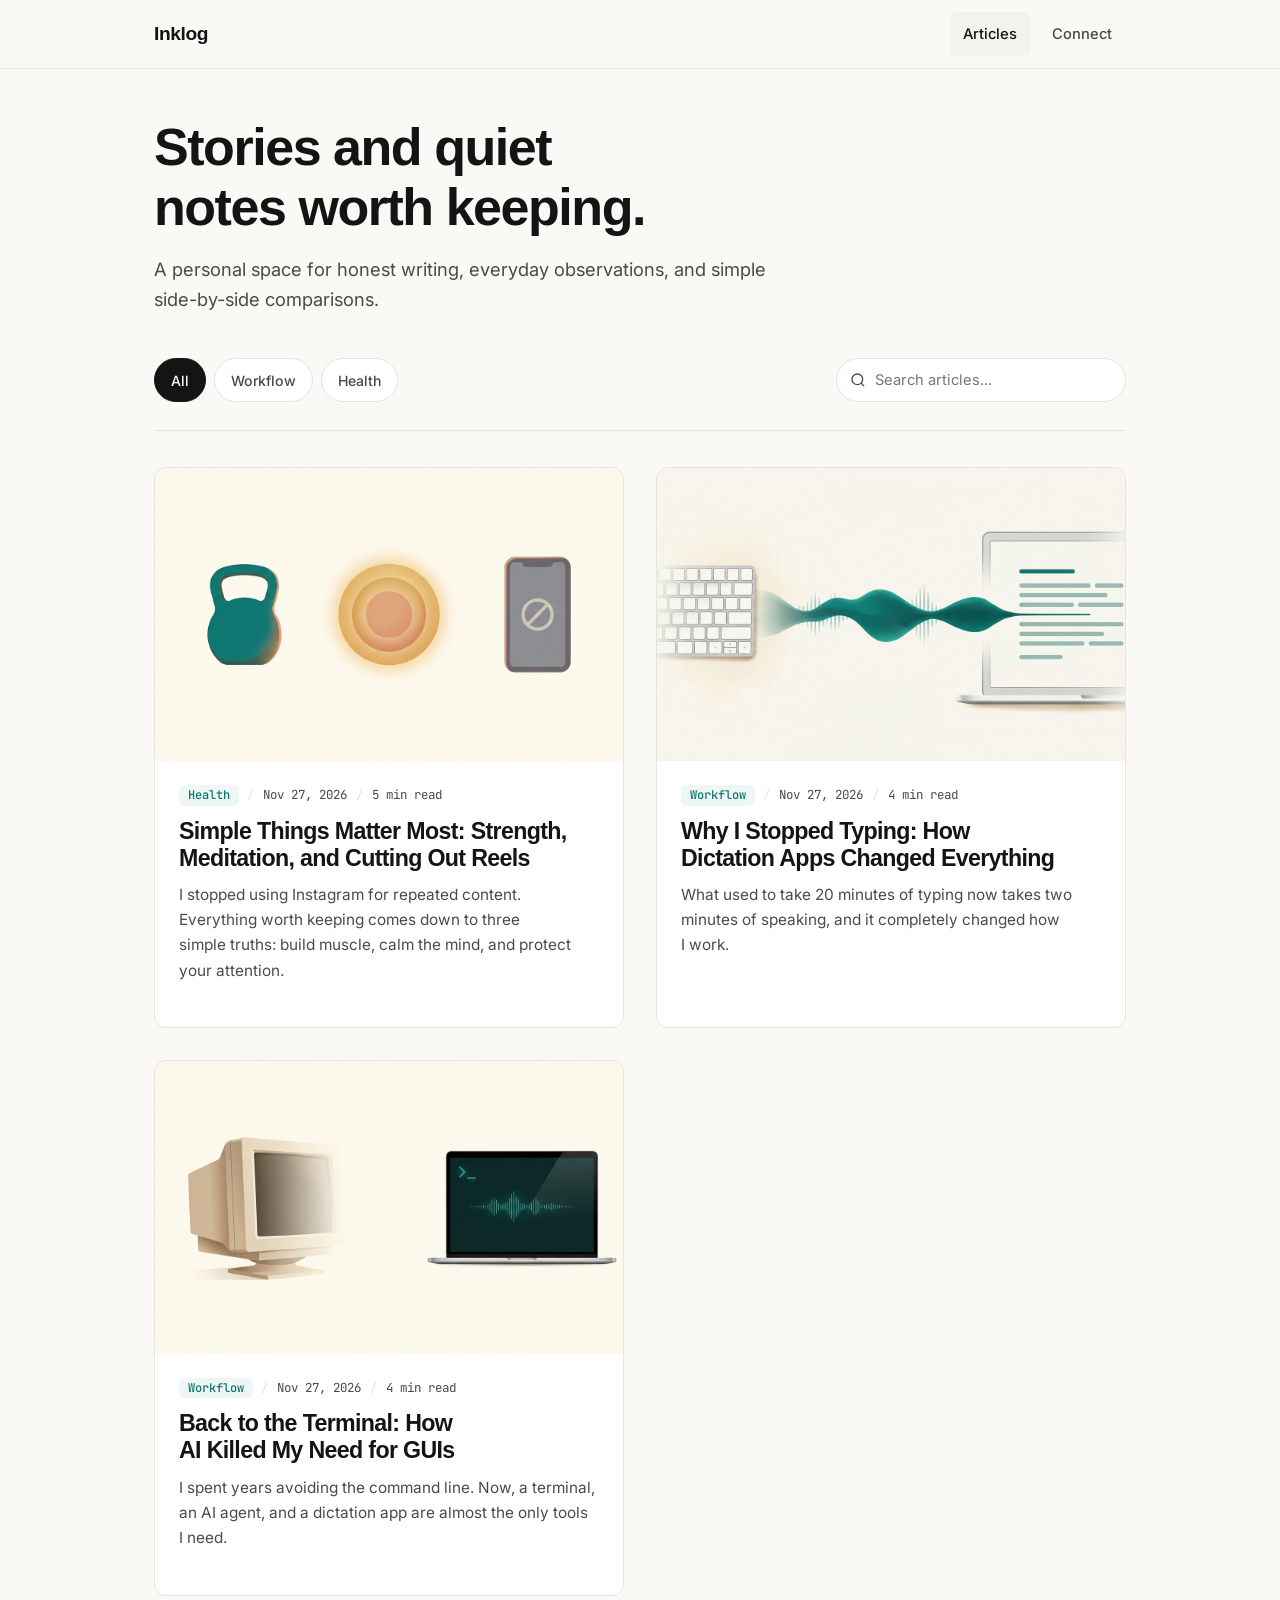
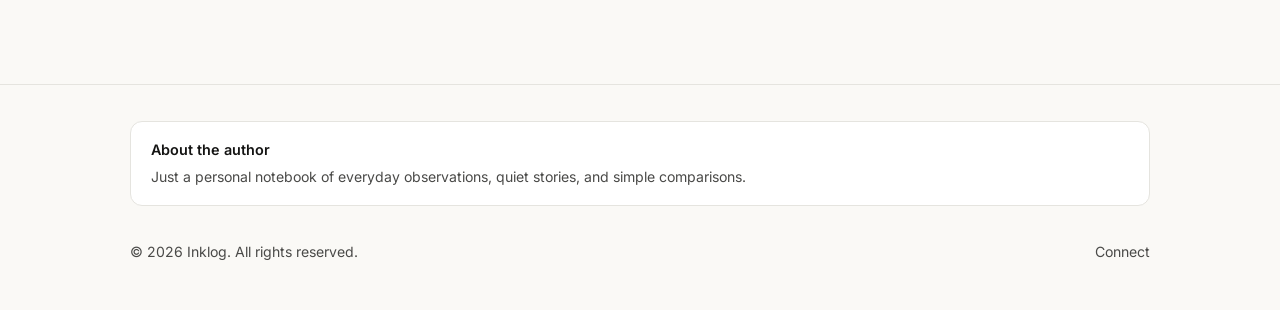
==== commit 280d0656: "Publish: Simple Things Matter Most" ====
--- a/index.html
+++ b/index.html
@@ -45,6 +45,7 @@
       <div class="filter-group" id="filterGroup">
         <button class="filter-btn" type="button" data-filter="all" aria-pressed="true">All</button>
         <button class="filter-btn" type="button" data-filter="workflow" aria-pressed="false">Workflow</button>
+        <button class="filter-btn" type="button" data-filter="health" aria-pressed="false">Health</button>
       </div>
       <div class="search-wrap">
         <svg class="search-icon" viewBox="0 0 24 24" fill="none" stroke="currentColor" stroke-width="2" aria-hidden="true">
@@ -56,6 +57,22 @@
     </div>
 
     <section class="post-grid" id="postGrid">
+      <article class="post-card" data-tag="health" data-title="simple things matter most: strength, meditation, and cutting out reels" data-desc="why i stopped chasing complicated routines on instagram and returned to three simple truths: strength training, protein-first meals, meditation, and blocking short-form reels.">
+        <a href="/posts/simple-things-matter-most.html" class="post-card-media">
+          <img src="/images/simple-things-matter-most/hero.jpg" alt="A minimalist illustration of a teal kettlebell, a glowing breath circle, and a paused smartphone" loading="lazy" />
+        </a>
+        <div class="post-card-body">
+          <div class="post-card-meta">
+            <span class="tag">Health</span>
+            <span class="meta-sep" aria-hidden="true">/</span>
+            <time datetime="2026-11-27">Nov 27, 2026</time>
+            <span class="meta-sep" aria-hidden="true">/</span>
+            <span>5 min read</span>
+          </div>
+          <h2><a href="/posts/simple-things-matter-most.html">Simple Things Matter Most: Strength, Meditation, and Cutting Out Reels</a></h2>
+          <p>I stopped using Instagram for repeated content. Everything worth keeping comes down to three simple truths: build muscle, calm the mind, and protect your attention.</p>
+        </div>
+      </article>
       <article class="post-card" data-tag="workflow" data-title="why i stopped typing: how dictation apps changed everything" data-desc="from windsurf's built-in mic to kivi by sarvam and wispr flow: how voice dictation replaced typing and turned 20-minute tasks into 2-minute habits.">
         <a href="/posts/why-i-stopped-typing.html" class="post-card-media">
           <img src="/images/why-i-stopped-typing/hero.jpg" alt="A modern Mac keyboard fading softly on the left into a glowing teal voice soundwave and clean text lines on the right" loading="lazy" />
--- a/style.css
+++ b/style.css
@@ -319,6 +319,102 @@
   user-select: none;
 }
 
+/* Responsive Journey Timeline */
+.journey-timeline {
+  display: grid;
+  grid-template-columns: repeat(4, 1fr);
+  gap: 1rem;
+  position: relative;
+  margin: 2rem 0;
+  padding: 1.5rem 1.25rem;
+  background: var(--surface);
+  border: 1px solid var(--border);
+  border-radius: var(--radius);
+}
+
+.timeline-step {
+  position: relative;
+  display: flex;
+  flex-direction: column;
+  gap: 0.35rem;
+  padding-top: 1.5rem;
+}
+
+.timeline-step::before {
+  content: '';
+  position: absolute;
+  top: 0.35rem;
+  left: 0;
+  width: 10px;
+  height: 10px;
+  border-radius: 50%;
+  background: var(--accent);
+  box-shadow: 0 0 0 3px var(--accent-soft);
+}
+
+.timeline-step::after {
+  content: '';
+  position: absolute;
+  top: 0.62rem;
+  left: 16px;
+  right: -0.5rem;
+  height: 1px;
+  background: var(--border);
+}
+
+.timeline-step:last-child::after {
+  display: none;
+}
+
+.timeline-era {
+  font-family: 'JetBrains Mono', monospace;
+  font-size: 0.72rem;
+  color: var(--accent);
+  text-transform: uppercase;
+  letter-spacing: 0.04em;
+}
+
+.timeline-title {
+  font-weight: 600;
+  font-size: 0.95rem;
+  color: var(--ink);
+  line-height: 1.3;
+}
+
+.timeline-desc {
+  font-size: 0.84rem;
+  color: var(--muted);
+  line-height: 1.45;
+  margin: 0;
+}
+
+@media (max-width: 720px) {
+  .journey-timeline {
+    grid-template-columns: 1fr;
+    gap: 1.25rem;
+    padding: 1.25rem;
+  }
+
+  .timeline-step {
+    padding-top: 0;
+    padding-left: 1.6rem;
+  }
+
+  .timeline-step::before {
+    top: 0.25rem;
+    left: 0;
+  }
+
+  .timeline-step::after {
+    top: 1.15rem;
+    left: 4.5px;
+    right: auto;
+    bottom: -1.1rem;
+    width: 1px;
+    height: auto;
+  }
+}
+
 .post-card h2 {
   font-size: 1.45rem;
   margin-bottom: 0.65rem;
@@ -390,6 +486,102 @@
 .article-meta .meta-sep {
   color: var(--border);
   user-select: none;
+}
+
+/* Responsive Journey Timeline */
+.journey-timeline {
+  display: grid;
+  grid-template-columns: repeat(4, 1fr);
+  gap: 1rem;
+  position: relative;
+  margin: 2rem 0;
+  padding: 1.5rem 1.25rem;
+  background: var(--surface);
+  border: 1px solid var(--border);
+  border-radius: var(--radius);
+}
+
+.timeline-step {
+  position: relative;
+  display: flex;
+  flex-direction: column;
+  gap: 0.35rem;
+  padding-top: 1.5rem;
+}
+
+.timeline-step::before {
+  content: '';
+  position: absolute;
+  top: 0.35rem;
+  left: 0;
+  width: 10px;
+  height: 10px;
+  border-radius: 50%;
+  background: var(--accent);
+  box-shadow: 0 0 0 3px var(--accent-soft);
+}
+
+.timeline-step::after {
+  content: '';
+  position: absolute;
+  top: 0.62rem;
+  left: 16px;
+  right: -0.5rem;
+  height: 1px;
+  background: var(--border);
+}
+
+.timeline-step:last-child::after {
+  display: none;
+}
+
+.timeline-era {
+  font-family: 'JetBrains Mono', monospace;
+  font-size: 0.72rem;
+  color: var(--accent);
+  text-transform: uppercase;
+  letter-spacing: 0.04em;
+}
+
+.timeline-title {
+  font-weight: 600;
+  font-size: 0.95rem;
+  color: var(--ink);
+  line-height: 1.3;
+}
+
+.timeline-desc {
+  font-size: 0.84rem;
+  color: var(--muted);
+  line-height: 1.45;
+  margin: 0;
+}
+
+@media (max-width: 720px) {
+  .journey-timeline {
+    grid-template-columns: 1fr;
+    gap: 1.25rem;
+    padding: 1.25rem;
+  }
+
+  .timeline-step {
+    padding-top: 0;
+    padding-left: 1.6rem;
+  }
+
+  .timeline-step::before {
+    top: 0.25rem;
+    left: 0;
+  }
+
+  .timeline-step::after {
+    top: 1.15rem;
+    left: 4.5px;
+    right: auto;
+    bottom: -1.1rem;
+    width: 1px;
+    height: auto;
+  }
 }
 
 .article-subtitle {
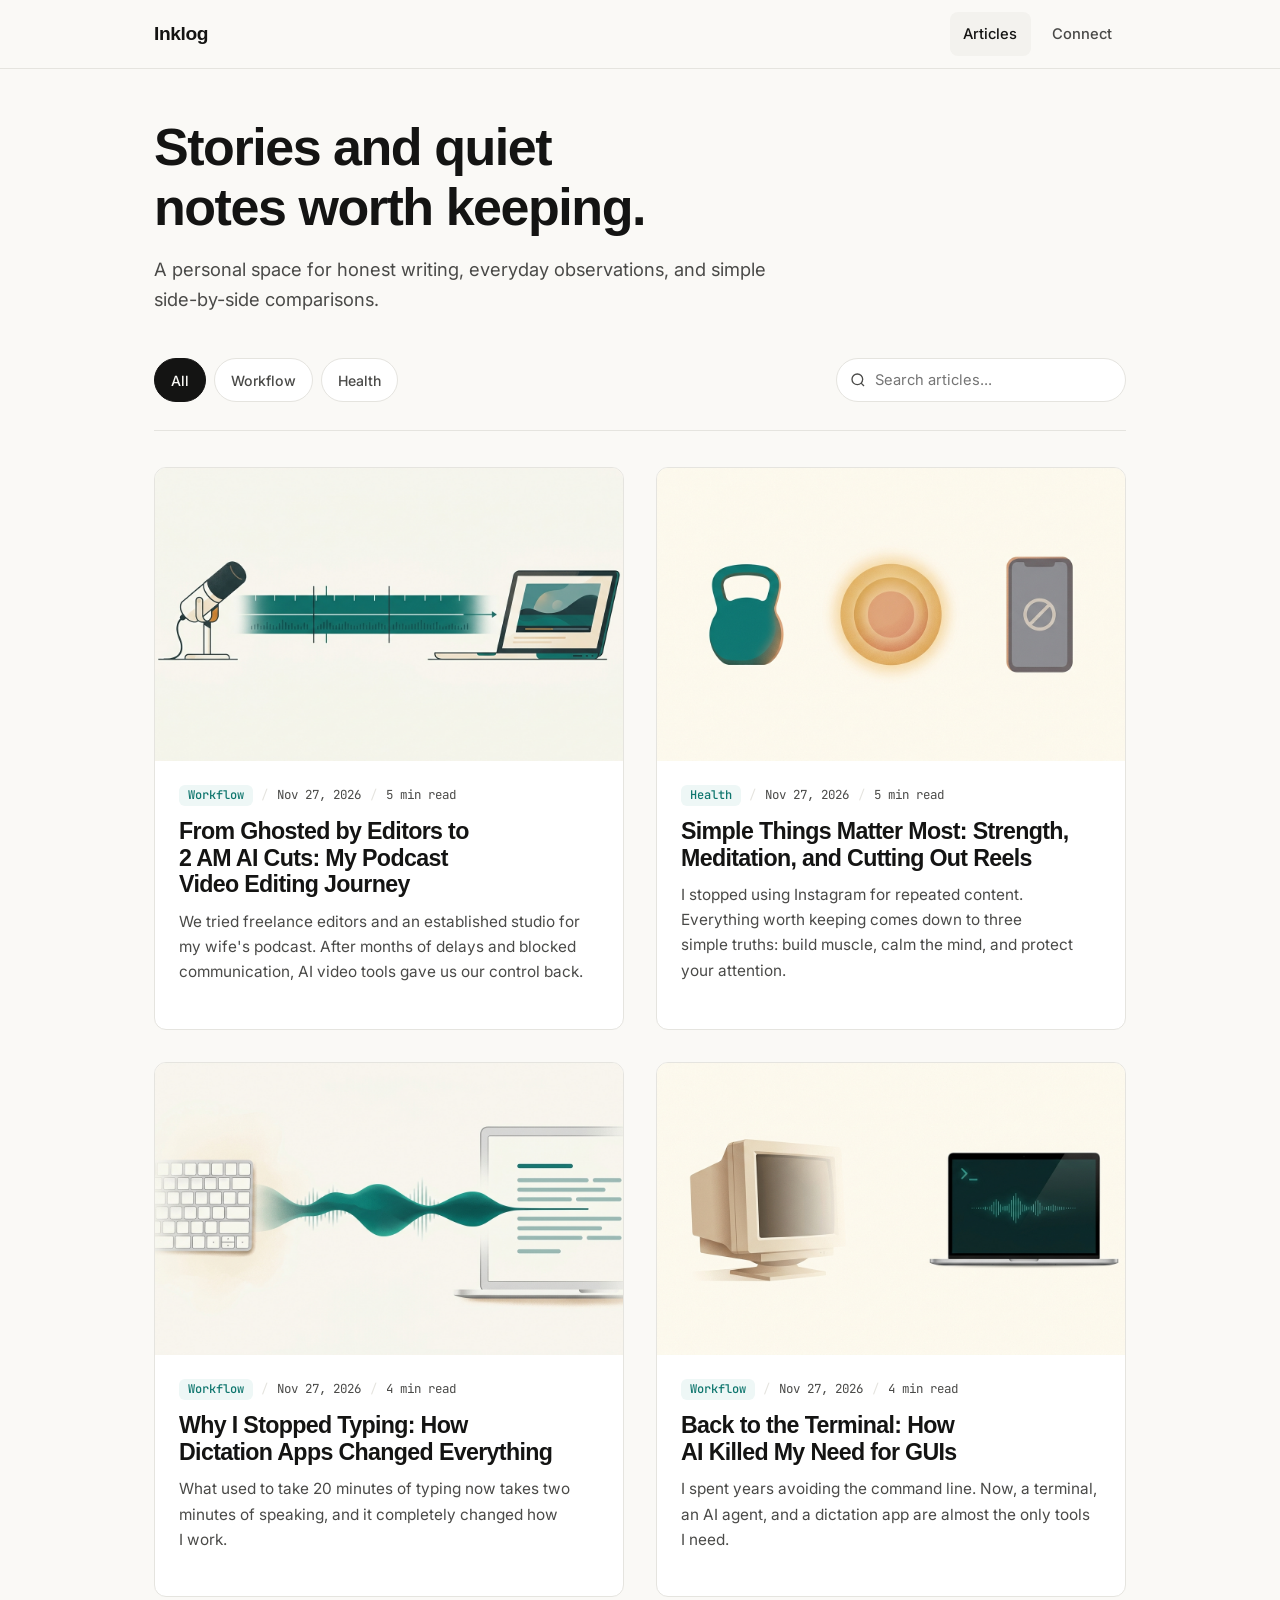
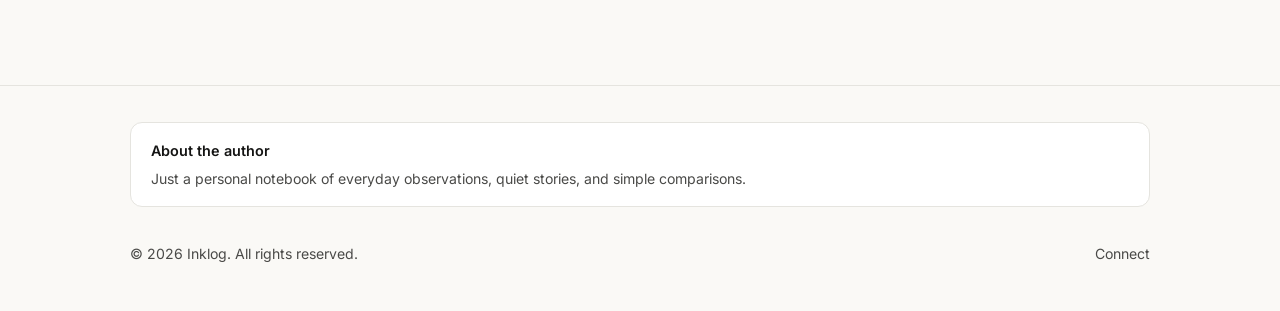
==== commit 1fe5401c: "Publish: Podcast Video Editing Journey" ====
--- a/index.html
+++ b/index.html
@@ -57,6 +57,22 @@
     </div>
 
     <section class="post-grid" id="postGrid">
+      <article class="post-card" data-tag="workflow" data-title="from ghosted by editors to 2 am ai cuts: my podcast video editing journey" data-desc="after dealing with unreliable freelance editors and studio communication deadlocks for my wife's podcast, i switched to cardboard ai, ponder ai, and claude code.">
+        <a href="/posts/ai-podcast-video-editing.html" class="post-card-media">
+          <img src="/images/ai-podcast-video-editing/hero.jpg" alt="A podcast microphone, a glowing teal video timeline, and an open laptop on a warm cream background" loading="lazy" />
+        </a>
+        <div class="post-card-body">
+          <div class="post-card-meta">
+            <span class="tag">Workflow</span>
+            <span class="meta-sep" aria-hidden="true">/</span>
+            <time datetime="2026-11-27">Nov 27, 2026</time>
+            <span class="meta-sep" aria-hidden="true">/</span>
+            <span>5 min read</span>
+          </div>
+          <h2><a href="/posts/ai-podcast-video-editing.html">From Ghosted by Editors to 2 AM AI Cuts: My Podcast Video Editing Journey</a></h2>
+          <p>We tried freelance editors and an established studio for my wife's podcast. After months of delays and blocked communication, AI video tools gave us our control back.</p>
+        </div>
+      </article>
       <article class="post-card" data-tag="health" data-title="simple things matter most: strength, meditation, and cutting out reels" data-desc="why i stopped chasing complicated routines on instagram and returned to three simple truths: strength training, protein-first meals, meditation, and blocking short-form reels.">
         <a href="/posts/simple-things-matter-most.html" class="post-card-media">
           <img src="/images/simple-things-matter-most/hero.jpg" alt="A minimalist illustration of a teal kettlebell, a glowing breath circle, and a paused smartphone" loading="lazy" />
